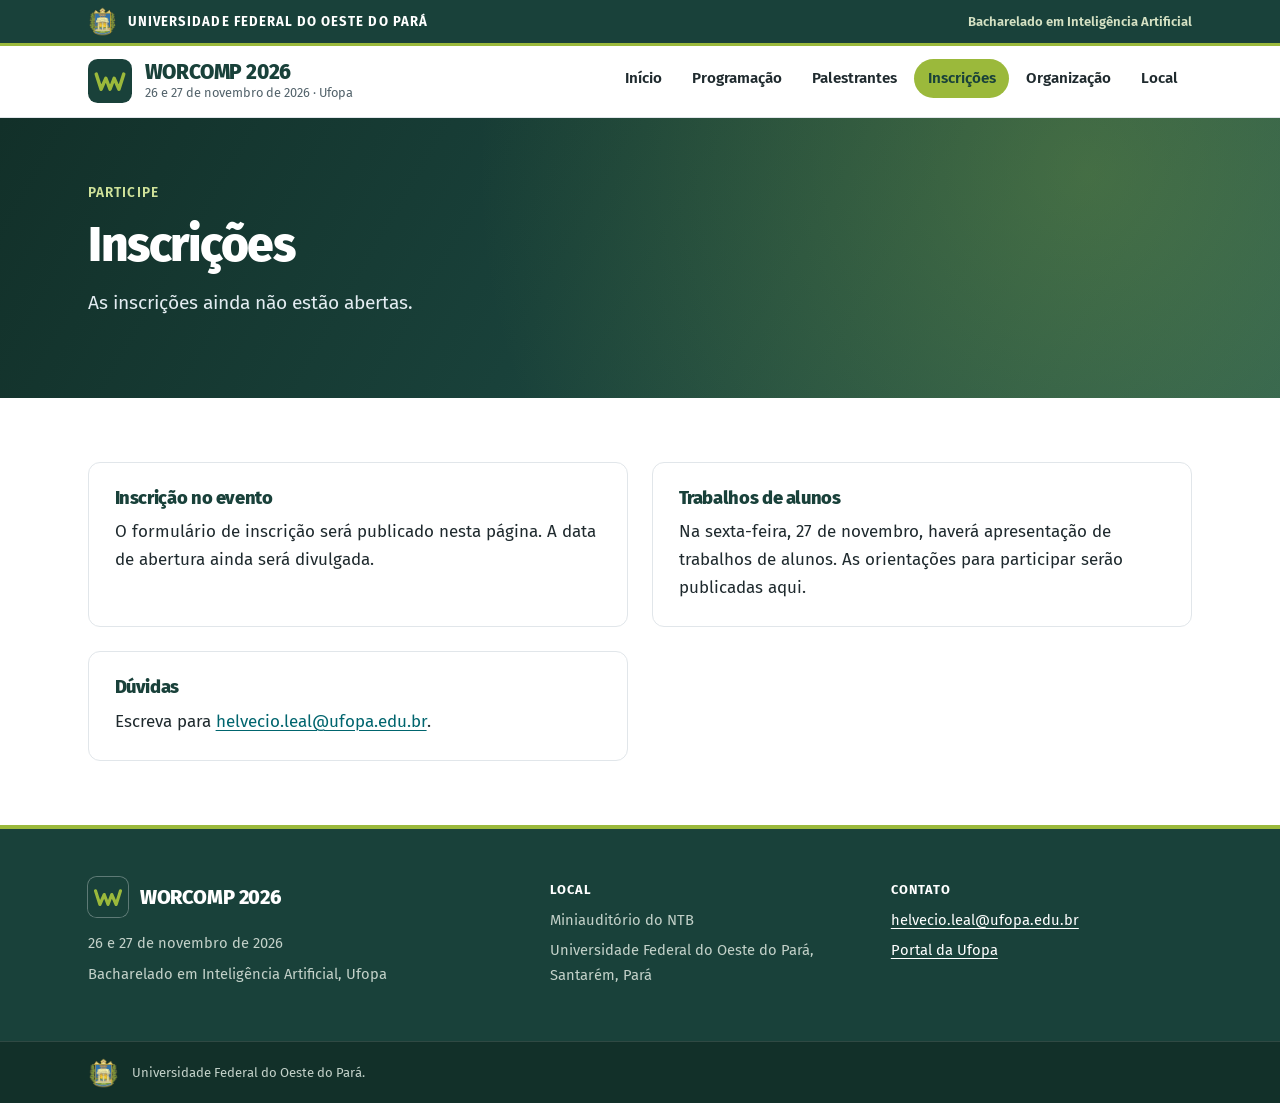
==== inscricoes.html @ c18fc5d1 "Cria o site do WORCOMP 2026 Páginas de início, programação, palestrantes, inscrições, organização e " ====
<!doctype html>
<html lang="pt-BR">
<head>
  <meta charset="utf-8">
  <meta name="viewport" content="width=device-width, initial-scale=1">
  <title>Inscrições | WORCOMP 2026</title>
  <meta name="description" content="Inscrições e envio de trabalhos para o WORCOMP 2026, na Ufopa.">
  <meta property="og:title" content="Inscrições | WORCOMP 2026">
  <meta property="og:description" content="Inscrições e envio de trabalhos para o WORCOMP 2026, na Ufopa.">
  <meta property="og:type" content="website">
  <meta property="og:url" content="https://worcomp.github.io/inscricoes.html">
  <meta property="og:locale" content="pt_BR">
  <link rel="icon" href="assets/img/logo.svg" type="image/svg+xml">
  <link rel="preconnect" href="https://fonts.googleapis.com">
  <link rel="preconnect" href="https://fonts.gstatic.com" crossorigin>
  <link rel="stylesheet" href="https://fonts.googleapis.com/css2?family=Fira+Sans:wght@400;600;700;800;900&display=swap">
  <link rel="stylesheet" href="assets/css/style.css?v=20260930a">
</head>
<body>
  <a class="pular" href="#conteudo">Ir para o conteúdo</a>

  <div class="barra-ufopa">
    <div class="container">
      <a class="ufopa-marca" href="https://www.ufopa.edu.br/"><img src="assets/img/ufopa-brasao.png" alt="Brasão da Ufopa" width="30" height="30"><span>Universidade Federal do Oeste do Pará</span></a>
      <div class="barra-direita">
        <span class="ufopa-instituto">Bacharelado em Inteligência Artificial</span>
      </div>
    </div>
  </div>

  <header class="cabecalho">
    <div class="container">
      <a class="marca" href="index.html">
        <img src="assets/img/logo.svg" alt="" width="44" height="44">
        <span>
          <span class="marca-nome">WORCOMP 2026</span>
          <span class="marca-desc">26 e 27 de novembro de 2026 · Ufopa</span>
        </span>
      </a>
      <button class="menu-botao" type="button" aria-expanded="false" aria-controls="menu-principal" hidden><span class="menu-icone" aria-hidden="true"></span>Menu</button>
      <nav class="menu" id="menu-principal" aria-label="Principal">
        <ul>
          <li><a href="index.html">Início</a></li>
          <li><a href="programacao.html">Programação</a></li>
          <li><a href="palestrantes.html">Palestrantes</a></li>
          <li><a href="inscricoes.html" aria-current="page">Inscrições</a></li>
          <li><a href="organizacao.html">Organização</a></li>
          <li><a href="local.html">Local</a></li>
        </ul>
      </nav>
    </div>
  </header>

  <main id="conteudo">
    <section class="hero hero-interno">
      <div class="container">
        <p class="hero-local">Participe</p>
        <h1>Inscrições</h1>
        <p class="hero-texto">As inscrições ainda não estão abertas.</p>
      </div>
    </section>
    <section class="secao">
      <div class="container">
        <div class="cartoes-contato">
          <section>
            <h2>Inscrição no evento</h2>
            <p>O formulário de inscrição será publicado nesta página. A data de abertura ainda será divulgada.</p>
          </section>
          <section>
            <h2>Trabalhos de alunos</h2>
            <p>Na sexta-feira, 27 de novembro, haverá apresentação de trabalhos de alunos. As orientações para participar serão publicadas aqui.</p>
          </section>
          <section>
            <h2>Dúvidas</h2>
            <p>Escreva para <a href="mailto:helvecio.leal@ufopa.edu.br">helvecio.leal@ufopa.edu.br</a>.</p>
          </section>
        </div>
      </div>
    </section>
  </main>

  <footer class="rodape">
    <div class="container">
      <div>
        <div class="marca-rodape"><img src="assets/img/logo.svg" alt="" width="40" height="40"><span>WORCOMP 2026</span></div>
        <p>26 e 27 de novembro de 2026</p>
        <p>Bacharelado em Inteligência Artificial, Ufopa</p>
      </div>
      <div>
        <p><strong>Local</strong></p>
        <p>Miniauditório do NTB</p>
        <p>Universidade Federal do Oeste do Pará, Santarém, Pará</p>
      </div>
      <div>
        <p><strong>Contato</strong></p>
        <p><a href="mailto:helvecio.leal@ufopa.edu.br">helvecio.leal@ufopa.edu.br</a></p>
        <p><a href="https://www.ufopa.edu.br/">Portal da Ufopa</a></p>
      </div>
    </div>
    <div class="rodape-fim">
      <div class="container"><img src="assets/img/ufopa-brasao.png" alt="" width="32" height="32"><span>Universidade Federal do Oeste do Pará.</span></div>
    </div>
  </footer>
  <script src="assets/js/menu.js?v=20260930a"></script>
</body>
</html>
---- assets/css/style.css ----
/* WORCOMP 2026. Layout adaptado do site do LabMet UFOPA (labmet-ufopa.github.io) */

:root {
  /* Cores da identidade visual da Ufopa */
  --azul: #19413a;
  --azul-medio: #2a5c52;
  --link: #00656e;
  --verde: #5b7a16;
  --verde-claro: #eef4dc;
  --verde-ufopa: #9bb93b;
  --oliva-ufopa: #74803e;
  --palha-ufopa: #bec370;
  --texto: #1f2a2e;
  --texto-suave: #53636b;
  --linha: #e1e6ea;
  --fundo: #ffffff;
  --fundo-suave: #f5f7f9;
  --raio: 12px;

  --fonte: "Fira Sans", "Helvetica Neue", Arial, sans-serif;
}

*, *::before, *::after { box-sizing: border-box; }

html { color-scheme: light; scroll-behavior: smooth; }
@media (prefers-reduced-motion: reduce) { html { scroll-behavior: auto; } }

body {
  margin: 0;
  background: var(--fundo);
  color: var(--texto);
  font-family: var(--fonte);
  font-size: 1.0625rem;
  line-height: 1.65;
  -webkit-font-smoothing: antialiased;
}

img { max-width: 100%; height: auto; display: block; }

a { color: var(--link); text-underline-offset: 0.18em; }
a:hover { color: var(--azul); }
a:focus-visible, .botao:focus-visible { outline: 3px solid #f2bd3a; outline-offset: 2px; }

.container { max-width: 72rem; margin: 0 auto; padding-left: 1.5rem; padding-right: 1.5rem; }

.pular { position: absolute; left: -999px; top: 0; background: #fff; padding: 0.5rem 1rem; z-index: 30; }
.pular:focus { left: 0; }

/* Barra da universidade, no padrão do portal da Ufopa */
.barra-ufopa { background: var(--azul); color: #d6e2c4; font-size: 0.82rem; border-bottom: 3px solid var(--verde-ufopa); }
.barra-ufopa .container { display: flex; flex-wrap: wrap; align-items: center; justify-content: space-between; gap: 0.3rem 1.5rem; padding-top: 0.4rem; padding-bottom: 0.4rem; }
.barra-ufopa a { color: inherit; text-decoration: none; }
.barra-ufopa a:hover { color: #fff; }
.ufopa-marca { display: flex; align-items: center; gap: 0.6rem; }
.ufopa-marca img { width: 1.9rem; height: 1.9rem; flex: none; }
.ufopa-marca span { color: #fff; font-weight: 700; font-size: 0.82rem; text-transform: uppercase; letter-spacing: 0.08em; line-height: 1.2; }
.ufopa-instituto { font-weight: 600; }
.barra-direita { display: flex; align-items: center; gap: 0.4rem 1.25rem; }
.idiomas { display: flex; gap: 0.3rem; }
.idiomas a { display: flex; align-items: center; gap: 0.35rem; padding: 0.2rem 0.45rem; border-radius: 6px; font-weight: 700; font-size: 0.75rem; letter-spacing: 0.04em; opacity: 0.72; }
.idiomas a:hover { opacity: 1; background: rgba(255, 255, 255, 0.08); }
.idiomas a[aria-current] { opacity: 1; color: #fff; background: rgba(255, 255, 255, 0.14); }
.idiomas img { width: 24px; height: 16px; border-radius: 2px; box-shadow: 0 0 0 1px rgba(255, 255, 255, 0.35); }

/* Cabeçalho */
.cabecalho { position: sticky; top: 0; z-index: 20; background: rgba(255, 255, 255, 0.94); backdrop-filter: blur(10px); border-bottom: 1px solid var(--linha); }
.cabecalho .container { display: flex; flex-wrap: wrap; align-items: center; justify-content: space-between; gap: 0.5rem 2rem; padding-top: 0.8rem; padding-bottom: 0.8rem; }
.marca { display: flex; align-items: center; gap: 0.8rem; text-decoration: none; color: var(--azul); min-width: 0; }
.marca img { width: 2.75rem; height: 2.75rem; flex: none; }
.marca-nome { font-weight: 800; font-size: 1.3rem; letter-spacing: -0.02em; line-height: 1.1; display: block; }
.marca-desc { font-size: 0.8rem; color: var(--texto-suave); display: block; line-height: 1.3; }

.menu ul { list-style: none; margin: 0; padding: 0; display: flex; flex-wrap: wrap; gap: 0.2rem; }
.menu a { text-decoration: none; color: var(--texto); font-weight: 600; font-size: 0.95rem; padding: 0.45rem 0.85rem; display: block; border-radius: 999px; }
.menu a:hover { background: var(--fundo-suave); }
.menu a[aria-current="page"] { background: var(--verde-ufopa); color: var(--azul); }

/* Abertura com foto */
.hero { position: relative; color: #fff; background: var(--azul); overflow: hidden; }
.hero > img { position: absolute; inset: 0; width: 100%; height: 100%; object-fit: cover; }
.hero::after { content: ""; position: absolute; inset: 0; background: linear-gradient(90deg, rgba(14, 38, 33, 0.9) 0%, rgba(14, 38, 33, 0.62) 45%, rgba(14, 38, 33, 0.15) 100%); }
.hero .container { position: relative; z-index: 1; padding-top: 6rem; padding-bottom: 5rem; }
.hero-interno .container { padding-top: 4rem; padding-bottom: 3.25rem; }
.hero-local { font-size: 0.85rem; font-weight: 600; letter-spacing: 0.08em; text-transform: uppercase; color: #cfe29a; margin: 0 0 1rem; }
.hero h1 { color: #fff; font-size: clamp(2.1rem, 4.6vw, 3.5rem); line-height: 1.06; letter-spacing: -0.03em; font-weight: 800; max-width: 17em; margin: 0 0 1.1rem; text-wrap: balance; }
.hero-interno h1 { font-size: clamp(2rem, 4vw, 3rem); }
.hero p.hero-texto { font-size: 1.2rem; line-height: 1.5; max-width: 36rem; color: #e3ecf1; margin: 0 0 1.75rem; }
.hero .migalha, .hero .migalha a { color: #d6e2c4; }
.credito { position: absolute; right: 0.75rem; bottom: 0.5rem; z-index: 1; margin: 0; font-size: 0.75rem; color: rgba(255, 255, 255, 0.8); }

.botoes { display: flex; flex-wrap: wrap; gap: 0.75rem; }
.botao { display: inline-block; text-decoration: none; font-weight: 700; font-size: 0.98rem; padding: 0.75rem 1.35rem; border-radius: 999px; background: #fff; color: var(--azul); border: 2px solid #fff; transition: background 0.15s, color 0.15s; }
.botao:hover { background: #eef4dc; border-color: #eef4dc; color: var(--azul); }
.botao-vazado { background: transparent; color: #fff; }
.botao-vazado:hover { background: #fff; color: var(--azul); }

/* Títulos e texto */
h1, h2, h3 { color: var(--azul); line-height: 1.2; letter-spacing: -0.02em; }
h1 { font-size: 2.2rem; font-weight: 800; margin: 0 0 0.75rem; }
h2 { font-size: 1.7rem; font-weight: 800; margin: 0 0 0.9rem; text-wrap: balance; }
h3 { font-size: 1.15rem; font-weight: 700; margin: 1.75rem 0 0.4rem; }
p { margin: 0 0 1rem; }
ul, ol { margin: 0 0 1rem; padding-left: 1.3rem; }
li { margin-bottom: 0.35rem; }

.secao { padding-top: 4rem; padding-bottom: 4rem; }
.secao-suave { background: var(--fundo-suave); }
.secao-titulo { display: flex; flex-wrap: wrap; align-items: baseline; justify-content: space-between; gap: 0.5rem 2rem; margin-bottom: 1.75rem; }
.secao-titulo h2 { margin: 0; }
.sobretitulo { font-size: 0.8rem; border-left: 4px solid var(--verde-ufopa); padding-left: 0.6rem; font-weight: 700; letter-spacing: 0.09em; text-transform: uppercase; color: var(--verde); margin: 0 0 0.5rem; }
.abertura { font-size: 1.25rem; line-height: 1.55; color: var(--texto-suave); max-width: 46rem; }
.texto { max-width: 46rem; }
.texto h2 { margin-top: 3rem; }
.texto > h2:first-child { margin-top: 0; }
.sobretitulo + h2 { margin-top: 0; }
.migalha { font-size: 0.88rem; color: var(--texto-suave); margin-bottom: 1rem; }

/* Duas colunas */
.colunas { display: grid; grid-template-columns: minmax(0, 1.9fr) minmax(0, 1fr); gap: 3.5rem; align-items: start; }
.lateral { background: var(--fundo-suave); border-radius: var(--raio); padding: 1.5rem 1.6rem; font-size: 0.97rem; }
.secao-suave .lateral { background: #fff; }
.lateral h2 { font-size: 0.78rem; font-weight: 700; text-transform: uppercase; letter-spacing: 0.08em; color: var(--texto-suave); margin: 0 0 0.5rem; }
.lateral h2:not(:first-child) { margin-top: 1.5rem; padding-top: 1.25rem; border-top: 1px solid var(--linha); }
.lateral p, .lateral ul { margin-bottom: 0.45rem; }
.lateral ul { padding-left: 1.1rem; }

/* Figuras */
figure { margin: 2rem 0; }
figure img { border-radius: var(--raio); width: 100%; }
figcaption { font-size: 0.86rem; color: var(--texto-suave); padding-top: 0.6rem; line-height: 1.45; }
.figura-media { max-width: 46rem; }

.galeria { display: grid; grid-template-columns: repeat(3, minmax(0, 1fr)); gap: 1.25rem; margin: 2rem 0; }
.galeria figure { margin: 0; }
.galeria img { height: 15rem; object-fit: cover; }
.dupla { display: grid; grid-template-columns: minmax(0, 1.6fr) minmax(0, 1fr); gap: 1.25rem; margin: 2rem 0; align-items: start; }
.dupla figure { margin: 0; }
.dupla img { height: 26rem; object-fit: cover; }

/* Projetos na página inicial */
.projetos { display: grid; grid-template-columns: repeat(2, minmax(0, 1fr)); gap: 2rem; }
.projeto { background: #fff; border: 1px solid var(--linha); border-radius: var(--raio); overflow: hidden; display: flex; flex-direction: column; transition: box-shadow 0.2s, transform 0.2s; }
.projeto:hover { box-shadow: 0 14px 34px rgba(25, 65, 58, 0.14); transform: translateY(-3px); }
@media (prefers-reduced-motion: reduce) { .projeto { transition: none; } .projeto:hover { transform: none; } }
.projeto img { width: 100%; height: 16rem; object-fit: cover; background: #fff; border-bottom: 1px solid var(--linha); }
.projeto img[src$=".svg"] { object-fit: contain; padding: 0.75rem; }
.projeto-corpo { padding: 1.5rem 1.6rem 1.7rem; display: flex; flex-direction: column; gap: 0.6rem; flex: 1; }
.projeto h3 { font-size: 1.4rem; font-weight: 800; margin: 0; }
.projeto h3 a { color: var(--azul); text-decoration: none; }
.projeto h3 a::after { content: ""; position: absolute; inset: 0; }
.projeto { position: relative; }
.projeto p { margin: 0; }
.etiqueta { align-self: flex-start; font-size: 0.78rem; font-weight: 700; color: var(--verde); background: var(--verde-claro); padding: 0.2rem 0.7rem; border-radius: 999px; }
.projeto .mais { margin-top: auto; padding-top: 0.5rem; font-weight: 700; color: var(--link); }

/* Notícias */
.noticias { list-style: none; padding: 0; margin: 0; display: grid; grid-template-columns: repeat(2, minmax(0, 1fr)); gap: 1.25rem; }
.noticias li { margin: 0; background: #fff; border: 1px solid var(--linha); border-radius: var(--raio); padding: 1.25rem 1.4rem; }
.noticias time { display: block; font-size: 0.85rem; font-weight: 600; color: var(--texto-suave); margin-bottom: 0.3rem; }
.noticias a { font-weight: 700; font-size: 1.05rem; line-height: 1.35; text-decoration: none; color: var(--azul); }
.noticias a:hover { color: var(--link); text-decoration: underline; }
.noticias .fonte { display: block; font-size: 0.85rem; color: var(--texto-suave); margin-top: 0.4rem; }

/* Tabelas */
.rolagem { overflow-x: auto; margin: 1.25rem 0 2rem; border: 1px solid var(--linha); border-radius: var(--raio); }
table { border-collapse: collapse; width: 100%; font-size: 0.96rem; }
caption { text-align: left; font-weight: 700; padding: 1rem 1.25rem; color: var(--azul); background: var(--fundo-suave); border-bottom: 1px solid var(--linha); }
th, td { text-align: left; padding: 0.7rem 1.25rem; border-bottom: 1px solid var(--linha); vertical-align: top; }
tbody tr:last-child td { border-bottom: 0; }
thead th { font-size: 0.8rem; text-transform: uppercase; letter-spacing: 0.05em; color: var(--texto-suave); white-space: nowrap; }
.rolagem table { min-width: 36rem; }

/* Três formas de medir */
.trio { display: grid; grid-template-columns: repeat(3, minmax(0, 1fr)); gap: 1.5rem; }
.trio article { background: #fff; border: 1px solid var(--linha); border-radius: var(--raio); overflow: hidden; }
.trio img { width: 100%; height: 12rem; object-fit: cover; }
.trio div { padding: 1.25rem 1.4rem 1.4rem; }
.trio h3 { margin: 0 0 0.5rem; font-size: 1.2rem; font-weight: 800; }
.trio p { font-size: 0.98rem; margin-bottom: 0.6rem; }
.trio p:last-child { margin-bottom: 0; }

/* Linha do tempo */
.datas { margin: 1.5rem 0 0; max-width: 46rem; border-left: 2px solid var(--linha); padding-left: 1.5rem; }
.datas div { position: relative; padding-bottom: 1.4rem; }
.datas div::before { content: ""; position: absolute; left: calc(-1.5rem - 7px); top: 0.45rem; width: 12px; height: 12px; border-radius: 50%; background: var(--verde); box-shadow: 0 0 0 4px #fff; }
.secao-suave .datas div::before { box-shadow: 0 0 0 4px var(--fundo-suave); }
.datas dt { font-weight: 800; color: var(--azul); }
.datas dd { margin: 0.15rem 0 0; color: var(--texto); }

blockquote { margin: 2rem 0; padding: 1.5rem 1.75rem; background: var(--verde-claro); border-radius: var(--raio); max-width: 46rem; font-size: 1.15rem; line-height: 1.55; color: var(--azul); }
blockquote p { margin: 0; }
blockquote footer { font-size: 0.9rem; color: var(--texto-suave); margin-top: 0.75rem; }

.lista-colunas { columns: 2; column-gap: 2.5rem; max-width: 52rem; }
.lista-colunas li { break-inside: avoid; }

/* Equipe */
.pessoas { list-style: none; padding: 0; margin: 0; display: grid; grid-template-columns: repeat(2, minmax(0, 1fr)); gap: 1.5rem; }
.pessoas li { margin: 0; background: #fff; border: 1px solid var(--linha); border-radius: var(--raio); padding: 1.5rem 1.6rem; display: grid; grid-template-columns: auto minmax(0, 1fr); gap: 1.1rem; align-items: start; }
.iniciais { width: 3.5rem; height: 3.5rem; border-radius: 50%; background: var(--azul-medio); color: #fff; display: grid; place-items: center; font-weight: 800; font-size: 1.1rem; letter-spacing: 0.02em; }
.pessoas h3 { margin: 0; font-size: 1.15rem; font-weight: 800; }
.pessoas .funcao { color: var(--verde); font-weight: 600; font-size: 0.9rem; margin: 0.15rem 0 0.6rem; }
.pessoas p { font-size: 0.97rem; margin-bottom: 0.5rem; }
.pessoas p:last-child { margin-bottom: 0; }
.pessoas-uma { grid-template-columns: minmax(0, 1fr); max-width: 46rem; }

.cartoes-contato { display: grid; grid-template-columns: repeat(2, minmax(0, 1fr)); gap: 1.5rem; }
.cartoes-contato section { border: 1px solid var(--linha); border-radius: var(--raio); padding: 1.5rem 1.6rem; }
.cartoes-contato h2 { font-size: 1.15rem; margin-bottom: 0.6rem; }
.cartoes-contato p:last-child { margin: 0; }
.cartoes-contato p { overflow-wrap: anywhere; }

.figura-svg { max-width: 46rem; }
.figura-svg svg { width: 100%; height: auto; display: block; border: 1px solid var(--linha); border-radius: var(--raio); background: #fff; }
.figura-svg text { font-family: var(--fonte); font-size: 14px; fill: var(--texto); }
.figura-svg .eixo { fill: var(--texto-suave); font-size: 13px; }

/* Rodapé */
.rodape { background: var(--azul); font-size: 0.92rem; color: #c3d1c9; border-top: 4px solid var(--verde-ufopa); }
.rodape .container { display: grid; grid-template-columns: 1.4fr 1fr 1fr; gap: 2.5rem; padding-top: 3rem; padding-bottom: 3rem; }
.rodape strong { color: #fff; font-size: 0.8rem; letter-spacing: 0.08em; text-transform: uppercase; }
.rodape p { margin: 0 0 0.4rem; overflow-wrap: anywhere; }
.rodape a { color: #fff; }
.rodape .marca-rodape { display: flex; align-items: center; gap: 0.75rem; margin-bottom: 0.9rem; }
.rodape .marca-rodape img { width: 2.5rem; height: 2.5rem; border-radius: 0.55rem; box-shadow: 0 0 0 1px rgba(255, 255, 255, 0.3); }
.rodape .marca-rodape span { color: #fff; font-weight: 800; font-size: 1.25rem; letter-spacing: -0.02em; }
.rodape-fim { border-top: 1px solid rgba(255, 255, 255, 0.12); }
.rodape-fim { background: #123029; }
.rodape-fim .container { display: flex; align-items: center; gap: 0.75rem; padding-top: 0.9rem; padding-bottom: 0.9rem; font-size: 0.82rem; }
.rodape-fim img { width: 2rem; height: 2rem; flex: none; }

@media (max-width: 860px) {
  .colunas, .projetos, .noticias, .trio, .pessoas, .cartoes-contato, .dupla, .rodape .container { grid-template-columns: minmax(0, 1fr); }
  .colunas { gap: 2rem; }
  .galeria { grid-template-columns: minmax(0, 1fr); }
  .dupla img { height: auto; max-height: 26rem; }
  .secao { padding-top: 3rem; padding-bottom: 3rem; }
  .hero .container { padding-top: 4rem; padding-bottom: 3.5rem; }
  .hero::after { background: rgba(14, 38, 33, 0.72); }
  .lista-colunas { columns: 1; }
  .cabecalho { position: static; }
  .menu a { padding: 0.4rem 0.7rem; }
}

/* Fotos da equipe */
.foto { width: 5.5rem; height: 5.5rem; border-radius: 50%; object-fit: cover; object-position: center 20%; background: var(--fundo-suave); border: 3px solid #fff; box-shadow: 0 0 0 1px var(--linha); }
.pessoas .iniciais { width: 5.5rem; height: 5.5rem; font-size: 1.5rem; }
.pessoas .links { font-size: 0.92rem; }
.pessoas .links a { margin-right: 0.9rem; }

/* Produtos */
.produto { display: grid; grid-template-columns: minmax(0, 1.35fr) minmax(0, 1fr); gap: 3rem; align-items: center; }
.produto-imagem { display: block; border-radius: var(--raio); overflow: hidden; border: 1px solid var(--linha); box-shadow: 0 18px 44px rgba(25, 65, 58, 0.16); }
.produto-imagem img { width: 100%; }
.produto h2, .produto h3 { font-size: 1.9rem; font-weight: 800; margin: 0.6rem 0 0.6rem; }
.produto ul { padding-left: 1.2rem; }
.botao-escuro { background: var(--azul); border-color: var(--azul); color: #fff; }
.botao-escuro:hover { background: var(--azul-medio); border-color: var(--azul-medio); color: #fff; }
.recursos { list-style: none; padding: 0; margin: 0; display: grid; grid-template-columns: repeat(3, minmax(0, 1fr)); gap: 1.25rem; }
.recursos li { margin: 0; background: #fff; border: 1px solid var(--linha); border-radius: var(--raio); padding: 1.25rem 1.4rem; }
.recursos strong { display: block; color: var(--azul); font-size: 1.05rem; margin-bottom: 0.25rem; }
.recursos span { font-size: 0.96rem; color: var(--texto-suave); }

/* Publicações */
.filtros { display: flex; flex-wrap: wrap; gap: 0.75rem 1rem; align-items: center; margin-bottom: 0.75rem; }
.filtros-botoes { display: flex; flex-wrap: wrap; gap: 0.4rem; }
.filtro { font: inherit; font-size: 0.92rem; font-weight: 600; padding: 0.45rem 1rem; border-radius: 999px; border: 1px solid var(--linha); background: #fff; color: var(--texto); cursor: pointer; }
.filtro:hover { border-color: var(--azul-medio); }
.filtro[aria-pressed="true"] { background: var(--azul); border-color: var(--azul); color: #fff; }
.filtro:focus-visible, .busca:focus-visible { outline: 3px solid #f2bd3a; outline-offset: 2px; }
.busca { font: inherit; font-size: 0.95rem; padding: 0.5rem 1rem; border-radius: 999px; border: 1px solid var(--linha); min-width: 0; width: 18rem; max-width: 100%; color: var(--texto); background: #fff; }
.contagem { font-size: 0.9rem; color: var(--texto-suave); margin: 0 0 2rem; }
.ano-grupo { display: grid; grid-template-columns: 6rem minmax(0, 1fr); gap: 1.5rem; padding-top: 1.75rem; margin-top: 1.75rem; border-top: 1px solid var(--linha); }
.ano-grupo h2 { font-size: 1.6rem; margin: 0; color: var(--verde); position: sticky; top: 5.5rem; align-self: start; }
.lista-pub { list-style: none; margin: 0; padding: 0; display: grid; gap: 1.4rem; }
.lista-pub li { margin: 0; }
.pub-titulo { font-weight: 700; font-size: 1.08rem; line-height: 1.35; color: var(--azul); text-decoration: none; }
.pub-titulo:hover { color: var(--link); text-decoration: underline; }
.pub-autores { margin: 0.25rem 0 0; font-size: 0.95rem; color: var(--texto-suave); }
.pub-autores strong { color: var(--texto); }
.pub-meta { margin: 0.2rem 0 0; font-size: 0.92rem; color: var(--texto-suave); }
.pub-meta em { color: var(--texto); }
.selo { display: inline-block; font-size: 0.75rem; font-weight: 700; color: var(--verde); background: var(--verde-claro); padding: 0.05rem 0.55rem; border-radius: 999px; margin-left: 0.4rem; vertical-align: 0.05em; }

@media (max-width: 860px) {
  .produto, .recursos { grid-template-columns: minmax(0, 1fr); }
  .produto { gap: 1.75rem; }
  .ano-grupo { grid-template-columns: minmax(0, 1fr); gap: 0.75rem; }
  .ano-grupo h2 { position: static; }
  .pessoas li { grid-template-columns: minmax(0, 1fr); }
}
@media (max-width: 1100px) {
  .menu a { padding: 0.4rem 0.65rem; font-size: 0.92rem; }
}
@media (max-width: 600px) {
  .barra-ufopa .container { flex-wrap: nowrap; gap: 0.5rem; }
  .ufopa-marca { gap: 0.45rem; min-width: 0; }
  .ufopa-marca img { width: 1.6rem; height: 1.6rem; }
  .ufopa-marca span { font-size: 0.66rem; letter-spacing: 0.02em; }
  .ufopa-instituto { display: none; }
  .idiomas { gap: 0.15rem; }
  .idiomas a { padding: 0.25rem 0.3rem; }
  .idiomas span { display: none; }
}

/* Menu recolhível no celular */
.menu-botao { display: none; }
@media (max-width: 860px) {
  .cabecalho .container { flex-wrap: wrap; gap: 0.5rem 0.75rem; padding-top: 0.7rem; padding-bottom: 0.7rem; }
  .cabecalho .marca { flex: 1 1 0; }
  .menu-botao:not([hidden]) { display: inline-flex; align-items: center; gap: 0.55rem; font: inherit; font-weight: 700; font-size: 0.95rem; color: var(--azul); background: #fff; border: 1px solid var(--linha); border-radius: 999px; padding: 0.5rem 0.95rem; cursor: pointer; }
  .menu-botao:hover { border-color: var(--azul-medio); }
  .menu-botao:focus-visible { outline: 3px solid #f2bd3a; outline-offset: 2px; }
  .menu-botao[aria-expanded="true"] { background: var(--azul); border-color: var(--azul); color: #fff; }
  .menu-icone, .menu-icone::before, .menu-icone::after { display: block; width: 18px; height: 2px; border-radius: 2px; background: currentColor; transition: transform 0.2s, background 0.2s; }
  .menu-icone { position: relative; }
  .menu-icone::before, .menu-icone::after { content: ""; position: absolute; left: 0; }
  .menu-icone::before { top: -6px; }
  .menu-icone::after { top: 6px; }
  .menu-botao[aria-expanded="true"] .menu-icone { background: transparent; }
  .menu-botao[aria-expanded="true"] .menu-icone::before { transform: translateY(6px) rotate(45deg); }
  .menu-botao[aria-expanded="true"] .menu-icone::after { transform: translateY(-6px) rotate(-45deg); }

  .menu-botao:not([hidden]) ~ .menu { display: none; flex-basis: 100%; }
  .menu-botao:not([hidden]) ~ .menu.aberto { display: block; }
  .menu-botao:not([hidden]) ~ .menu ul { flex-direction: column; gap: 0.15rem; padding-top: 0.6rem; margin-top: 0.3rem; border-top: 1px solid var(--linha); }
  .menu-botao:not([hidden]) ~ .menu a { padding: 0.75rem 1rem; border-radius: 10px; font-size: 1.02rem; }
}
@media (prefers-reduced-motion: reduce) {
  .menu-icone, .menu-icone::before, .menu-icone::after { transition: none; }
}

/* Programação do evento */
tr.turno th { background: var(--verde-claro); color: var(--azul); font-size: 0.8rem; text-transform: uppercase; letter-spacing: 0.08em; }
tr.pausa td { background: var(--fundo-suave); color: var(--texto-suave); font-style: italic; }
td:first-child { white-space: nowrap; font-weight: 600; color: var(--azul); }

/* Abertura sem foto */
.hero:not(:has(> img)) { background: linear-gradient(120deg, #123029 0%, var(--azul) 45%, var(--azul-medio) 100%); }
.hero:not(:has(> img))::after { background: radial-gradient(circle at 85% 20%, rgba(155, 185, 59, 0.28), transparent 55%); }
.secao .botoes { margin-top: 1.5rem; }
thead th:first-child { width: 10rem; }
thead th:last-child { width: 32%; }
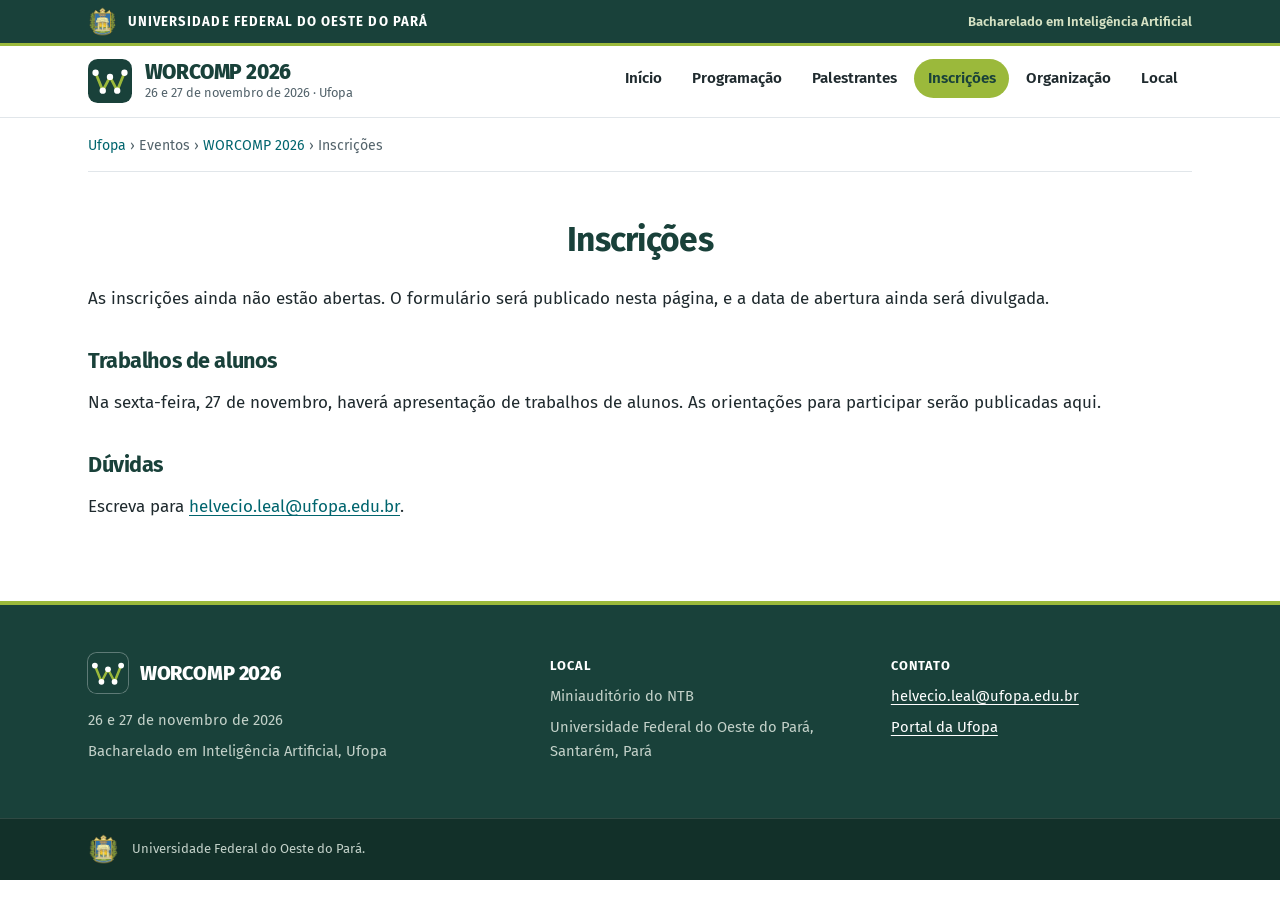
==== commit 62467db4: "Reorganiza as páginas no formato do site do WorCAP Troca a abertura e os cartões por faixa com o nom" ====
--- a/inscricoes.html
+++ b/inscricoes.html
@@ -14,7 +14,7 @@
   <link rel="preconnect" href="https://fonts.googleapis.com">
   <link rel="preconnect" href="https://fonts.gstatic.com" crossorigin>
   <link rel="stylesheet" href="https://fonts.googleapis.com/css2?family=Fira+Sans:wght@400;600;700;800;900&display=swap">
-  <link rel="stylesheet" href="assets/css/style.css?v=20260930a">
+  <link rel="stylesheet" href="assets/css/style.css?v=20260930c">
 </head>
 <body>
   <a class="pular" href="#conteudo">Ir para o conteúdo</a>
@@ -52,29 +52,17 @@
   </header>
 
   <main id="conteudo">
-    <section class="hero hero-interno">
+    <div class="container">
+      <nav class="trilha" aria-label="Você está aqui"><a href="https://www.ufopa.edu.br/">Ufopa</a> <span aria-hidden="true">›</span> <span>Eventos</span> <span aria-hidden="true">›</span> <a href="index.html">WORCOMP 2026</a> <span aria-hidden="true">›</span> <span>Inscrições</span></nav>
+    </div>
+    <section class="pagina">
       <div class="container">
-        <p class="hero-local">Participe</p>
         <h1>Inscrições</h1>
-        <p class="hero-texto">As inscrições ainda não estão abertas.</p>
-      </div>
-    </section>
-    <section class="secao">
-      <div class="container">
-        <div class="cartoes-contato">
-          <section>
-            <h2>Inscrição no evento</h2>
-            <p>O formulário de inscrição será publicado nesta página. A data de abertura ainda será divulgada.</p>
-          </section>
-          <section>
-            <h2>Trabalhos de alunos</h2>
-            <p>Na sexta-feira, 27 de novembro, haverá apresentação de trabalhos de alunos. As orientações para participar serão publicadas aqui.</p>
-          </section>
-          <section>
-            <h2>Dúvidas</h2>
-            <p>Escreva para <a href="mailto:helvecio.leal@ufopa.edu.br">helvecio.leal@ufopa.edu.br</a>.</p>
-          </section>
-        </div>
+        <p>As inscrições ainda não estão abertas. O formulário será publicado nesta página, e a data de abertura ainda será divulgada.</p>
+        <h2>Trabalhos de alunos</h2>
+        <p>Na sexta-feira, 27 de novembro, haverá apresentação de trabalhos de alunos. As orientações para participar serão publicadas aqui.</p>
+        <h2>Dúvidas</h2>
+        <p>Escreva para <a href="mailto:helvecio.leal@ufopa.edu.br">helvecio.leal@ufopa.edu.br</a>.</p>
       </div>
     </section>
   </main>
@@ -101,6 +89,6 @@
       <div class="container"><img src="assets/img/ufopa-brasao.png" alt="" width="32" height="32"><span>Universidade Federal do Oeste do Pará.</span></div>
     </div>
   </footer>
-  <script src="assets/js/menu.js?v=20260930a"></script>
+  <script src="assets/js/menu.js?v=20260930c"></script>
 </body>
 </html>
--- a/assets/css/style.css
+++ b/assets/css/style.css
@@ -330,14 +330,64 @@
   .menu-icone, .menu-icone::before, .menu-icone::after { transition: none; }
 }
 
-/* Programação do evento */
-tr.turno th { background: var(--verde-claro); color: var(--azul); font-size: 0.8rem; text-transform: uppercase; letter-spacing: 0.08em; }
-tr.pausa td { background: var(--fundo-suave); color: var(--texto-suave); font-style: italic; }
-td:first-child { white-space: nowrap; font-weight: 600; color: var(--azul); }
-
-/* Abertura sem foto */
-.hero:not(:has(> img)) { background: linear-gradient(120deg, #123029 0%, var(--azul) 45%, var(--azul-medio) 100%); }
-.hero:not(:has(> img))::after { background: radial-gradient(circle at 85% 20%, rgba(155, 185, 59, 0.28), transparent 55%); }
-.secao .botoes { margin-top: 1.5rem; }
-thead th:first-child { width: 10rem; }
-thead th:last-child { width: 32%; }
+/* Páginas do evento, no formato do site do WorCAP (gov.br/inpe) */
+.trilha { font-size: 0.88rem; color: var(--texto-suave); padding: 1rem 0 0.9rem; border-bottom: 1px solid var(--linha); }
+.trilha a { text-decoration: none; }
+.trilha a:hover { text-decoration: underline; }
+
+/* Faixa com cidade, nome do evento e datas */
+.faixa-evento { display: grid; grid-template-columns: 1fr auto 1fr; align-items: center; gap: 1.5rem 2.5rem; margin: 1.5rem 0 0; padding: 3.25rem 2.5rem; border-radius: var(--raio) var(--raio) 0 0; color: var(--azul); background: radial-gradient(circle at 12% 120%, rgba(155, 185, 59, 0.35), transparent 45%), radial-gradient(circle at 92% -20%, rgba(42, 92, 82, 0.22), transparent 50%), var(--verde-claro); }
+.faixa-evento p { margin: 0; }
+.faixa-lado { font-size: clamp(1.2rem, 2.4vw, 1.9rem); font-weight: 700; line-height: 1.15; text-transform: uppercase; letter-spacing: 0.02em; color: var(--azul-medio); }
+.faixa-data { text-align: right; }
+.faixa-data span { font-weight: 800; color: var(--verde); }
+.faixa-centro { display: flex; align-items: center; gap: 1.1rem; }
+.faixa-centro img { width: 5.25rem; height: 5.25rem; flex: none; }
+.faixa-nome { font-size: clamp(2.4rem, 5.6vw, 4.2rem); font-weight: 900; letter-spacing: -0.03em; line-height: 0.95; color: var(--azul); }
+.faixa-nome span { color: var(--verde); }
+.faixa-sub { font-size: clamp(0.8rem, 1.4vw, 1.05rem); font-weight: 700; letter-spacing: 0.22em; text-transform: uppercase; color: var(--azul-medio); margin-top: 0.35rem !important; }
+
+/* Faixa escura com os botões das seções */
+.grade-botoes { background: var(--azul); border-bottom: 4px solid var(--verde-ufopa); }
+.grade-botoes nav { display: flex; flex-wrap: wrap; justify-content: center; gap: 1.5rem; padding-top: 2.5rem; padding-bottom: 2.75rem; }
+.grade-botoes a { flex: 0 1 12rem; display: grid; place-items: center; min-height: 4.4rem; padding: 0.75rem 1rem; background: #fff; color: var(--azul); font-weight: 700; font-size: 1.08rem; text-align: center; text-decoration: none; border-radius: 3px; box-shadow: 0 2px 6px rgba(0, 0, 0, 0.25); transition: background 0.15s, transform 0.15s; }
+.grade-botoes a:hover { background: var(--verde-claro); transform: translateY(-2px); }
+
+/* Corpo das páginas */
+.pagina { padding-top: 3rem; padding-bottom: 4rem; }
+.pagina h1 { text-align: center; font-size: 2.1rem; font-weight: 700; margin: 0 0 1.5rem; }
+.pagina h2 { font-size: 1.35rem; font-weight: 700; margin: 2.25rem 0 0.9rem; }
+.pagina li { margin-bottom: 0.55rem; }
+.rotulo { font-weight: 700; text-transform: uppercase; color: var(--azul); margin: 2rem 0 0.5rem; }
+.rotulo-secao { margin-top: 3.5rem !important; color: var(--texto-suave); }
+.realizacao { display: inline-flex; align-items: center; gap: 1.1rem; padding: 0.5rem 2.5rem 1.5rem 1rem; border-bottom: 1px solid var(--linha); }
+.realizacao img { width: 4.5rem; height: 4.5rem; flex: none; }
+.realizacao p { margin: 0; line-height: 1.4; }
+.realizacao strong { color: var(--azul); }
+.pagina .pessoas { margin-top: 1.5rem; }
+
+/* Botões de atalho das páginas internas */
+.atalhos { display: flex; flex-wrap: wrap; justify-content: center; gap: 1.5rem; margin: 0 0 2.5rem; }
+.atalhos a { flex: 0 1 16.5rem; display: grid; place-items: center; min-height: 4.2rem; padding: 0.75rem 1rem; background: var(--fundo-suave); color: var(--azul); font-weight: 600; text-decoration: none; border-radius: 3px; box-shadow: 0 2px 5px rgba(25, 65, 58, 0.18); }
+.atalhos a:hover { background: var(--verde-claro); }
+
+/* Tabelas sem moldura, como no portal */
+.tabela-simples, .tabela-programacao { border: 0; border-radius: 0; }
+.tabela-simples thead th { text-align: center; font-size: 0.95rem; text-transform: none; letter-spacing: 0; color: var(--azul); }
+.tabela-simples tbody th { font-weight: 700; color: var(--azul); width: 34%; }
+.tabela-simples td:first-of-type { white-space: nowrap; }
+.tabela-simples tbody tr:last-child td, .tabela-simples tbody tr:last-child th { border-bottom: 1px solid var(--linha); }
+.tabela-programacao td { padding: 0.75rem 0.9rem; }
+.tabela-programacao td:nth-child(1), .tabela-programacao td:nth-child(2) { width: 4.6rem; white-space: nowrap; color: var(--texto-suave); }
+.tabela-programacao tr.faixa th { text-align: center; background: #e6ebe4; color: var(--azul); font-size: 0.92rem; font-weight: 700; padding: 0.6rem 1rem; border-bottom: 0; }
+.tabela-programacao tr.faixa-dia th { background: #d6dfd0; }
+.tabela-programacao strong { color: var(--azul); }
+
+@media (max-width: 860px) {
+  .faixa-evento { grid-template-columns: minmax(0, 1fr); justify-items: center; text-align: center; padding: 2.25rem 1.25rem; }
+  .faixa-data { text-align: center; }
+  .faixa-centro { order: -1; }
+  .grade-botoes nav { gap: 1rem; padding-top: 1.75rem; padding-bottom: 2rem; }
+  .grade-botoes a { flex: 1 1 9rem; min-height: 3.6rem; }
+  .tabela-simples tbody th { width: auto; }
+}
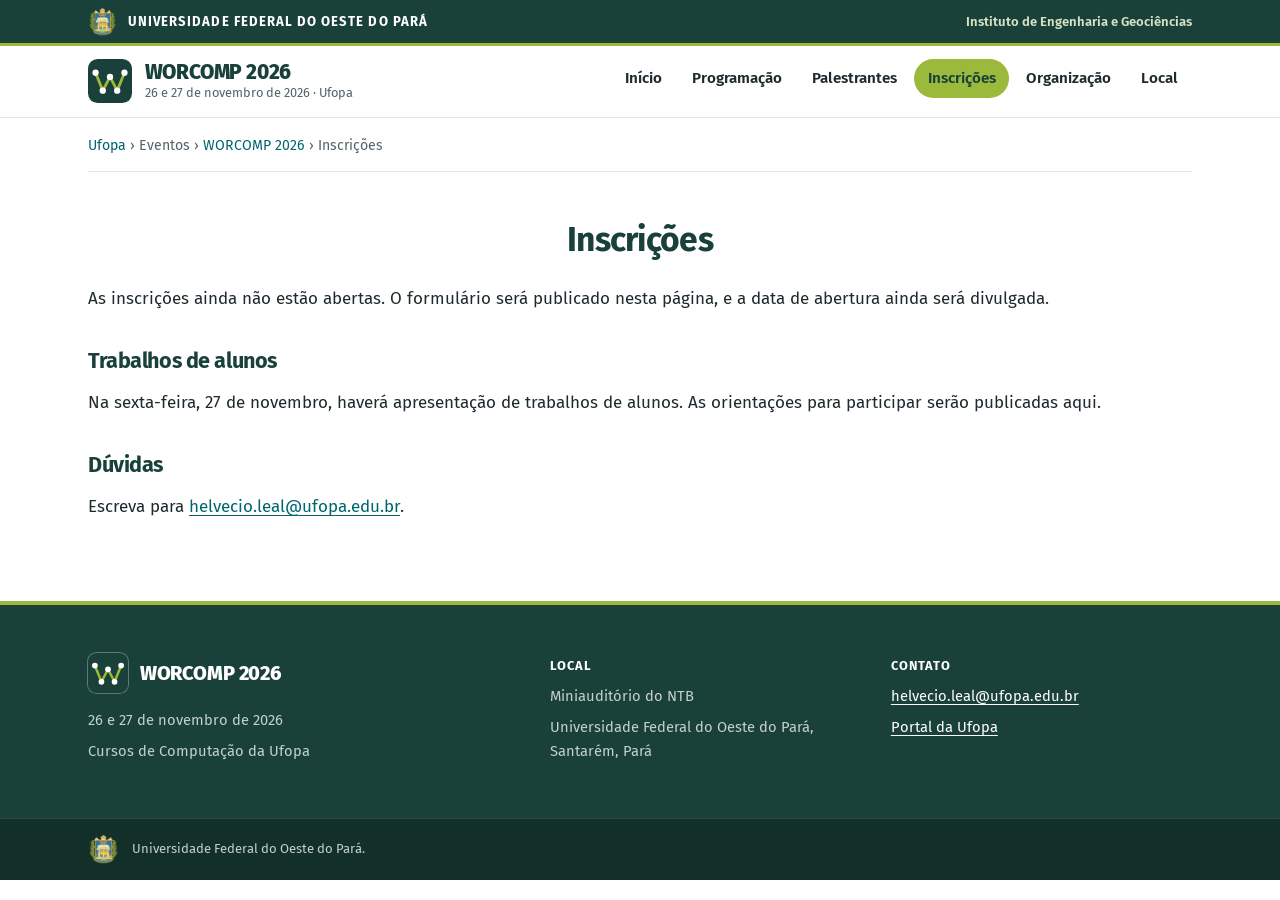
==== commit 88ecf117: "Atualiza realização, organização e fotos O evento passa a ser promovido pelos cursos de computação d" ====
--- a/inscricoes.html
+++ b/inscricoes.html
@@ -14,7 +14,7 @@
   <link rel="preconnect" href="https://fonts.googleapis.com">
   <link rel="preconnect" href="https://fonts.gstatic.com" crossorigin>
   <link rel="stylesheet" href="https://fonts.googleapis.com/css2?family=Fira+Sans:wght@400;600;700;800;900&display=swap">
-  <link rel="stylesheet" href="assets/css/style.css?v=20260930c">
+  <link rel="stylesheet" href="assets/css/style.css?v=20260930d">
 </head>
 <body>
   <a class="pular" href="#conteudo">Ir para o conteúdo</a>
@@ -23,7 +23,7 @@
     <div class="container">
       <a class="ufopa-marca" href="https://www.ufopa.edu.br/"><img src="assets/img/ufopa-brasao.png" alt="Brasão da Ufopa" width="30" height="30"><span>Universidade Federal do Oeste do Pará</span></a>
       <div class="barra-direita">
-        <span class="ufopa-instituto">Bacharelado em Inteligência Artificial</span>
+        <a class="ufopa-instituto" href="https://ieg.ufopa.edu.br/">Instituto de Engenharia e Geociências</a>
       </div>
     </div>
   </div>
@@ -72,7 +72,7 @@
       <div>
         <div class="marca-rodape"><img src="assets/img/logo.svg" alt="" width="40" height="40"><span>WORCOMP 2026</span></div>
         <p>26 e 27 de novembro de 2026</p>
-        <p>Bacharelado em Inteligência Artificial, Ufopa</p>
+        <p>Cursos de Computação da Ufopa</p>
       </div>
       <div>
         <p><strong>Local</strong></p>
@@ -89,6 +89,6 @@
       <div class="container"><img src="assets/img/ufopa-brasao.png" alt="" width="32" height="32"><span>Universidade Federal do Oeste do Pará.</span></div>
     </div>
   </footer>
-  <script src="assets/js/menu.js?v=20260930c"></script>
+  <script src="assets/js/menu.js?v=20260930d"></script>
 </body>
 </html>
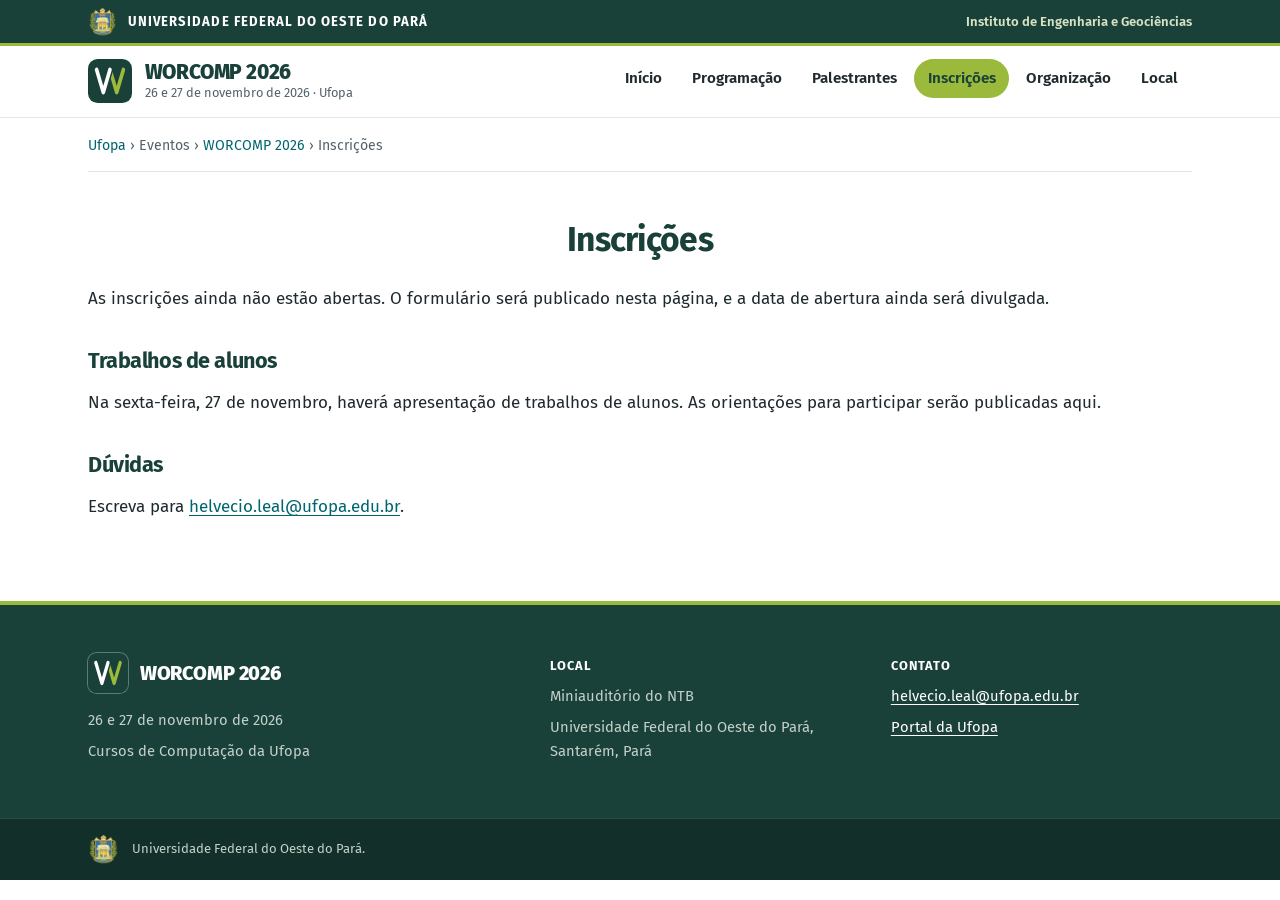
==== commit bc6f3d7d: "Redesenha a logo do WORCOMP Marca em letras monolinha com o W em duas cores e um cursor de terminal " ====
--- a/inscricoes.html
+++ b/inscricoes.html
@@ -14,7 +14,7 @@
   <link rel="preconnect" href="https://fonts.googleapis.com">
   <link rel="preconnect" href="https://fonts.gstatic.com" crossorigin>
   <link rel="stylesheet" href="https://fonts.googleapis.com/css2?family=Fira+Sans:wght@400;600;700;800;900&display=swap">
-  <link rel="stylesheet" href="assets/css/style.css?v=20260930d">
+  <link rel="stylesheet" href="assets/css/style.css?v=20260930h">
 </head>
 <body>
   <a class="pular" href="#conteudo">Ir para o conteúdo</a>
@@ -89,6 +89,6 @@
       <div class="container"><img src="assets/img/ufopa-brasao.png" alt="" width="32" height="32"><span>Universidade Federal do Oeste do Pará.</span></div>
     </div>
   </footer>
-  <script src="assets/js/menu.js?v=20260930d"></script>
+  <script src="assets/js/menu.js?v=20260930h"></script>
 </body>
 </html>
--- a/assets/css/style.css
+++ b/assets/css/style.css
@@ -391,3 +391,8 @@
   .grade-botoes a { flex: 1 1 9rem; min-height: 3.6rem; }
   .tabela-simples tbody th { width: auto; }
 }
+
+.foto-logo { object-position: center; }
+
+.faixa-logo { width: clamp(15rem, 40vw, 29rem); height: auto; }
+@media (max-width: 860px) { .faixa-logo { order: -1; } }
